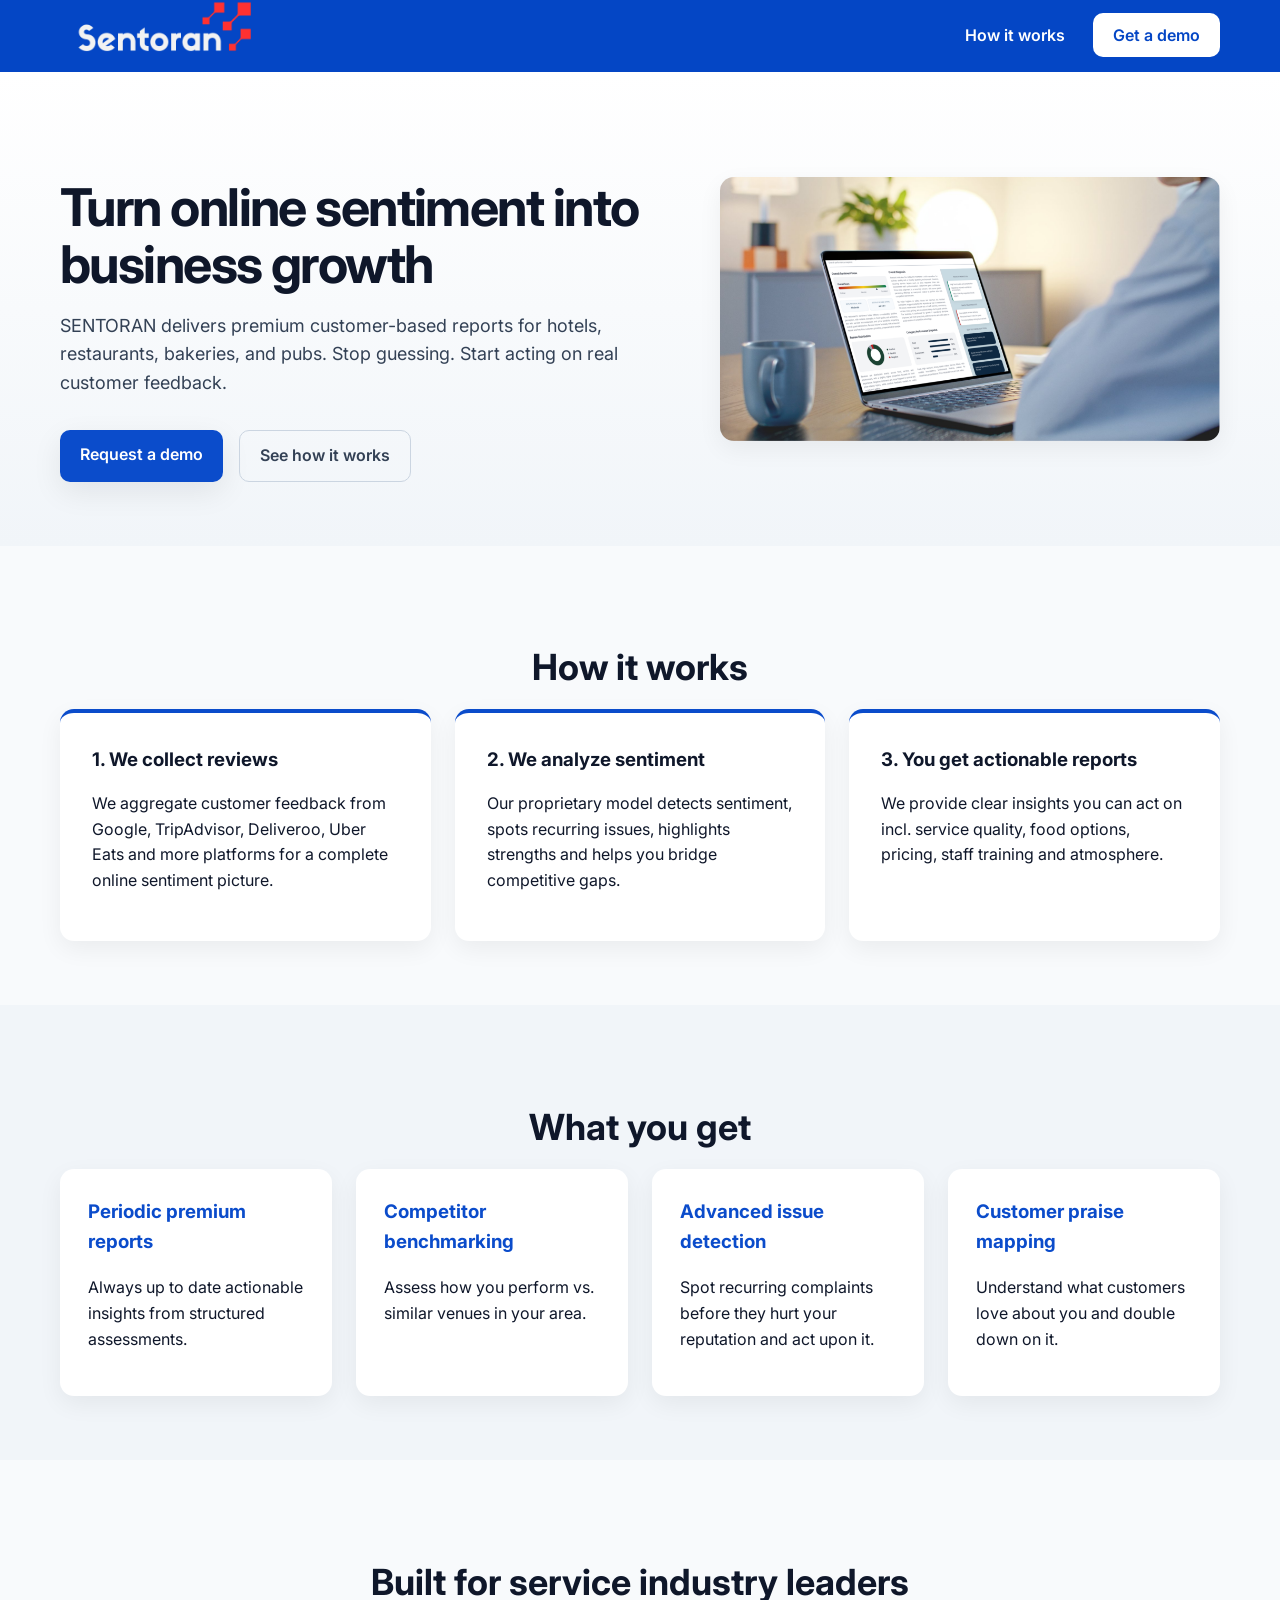
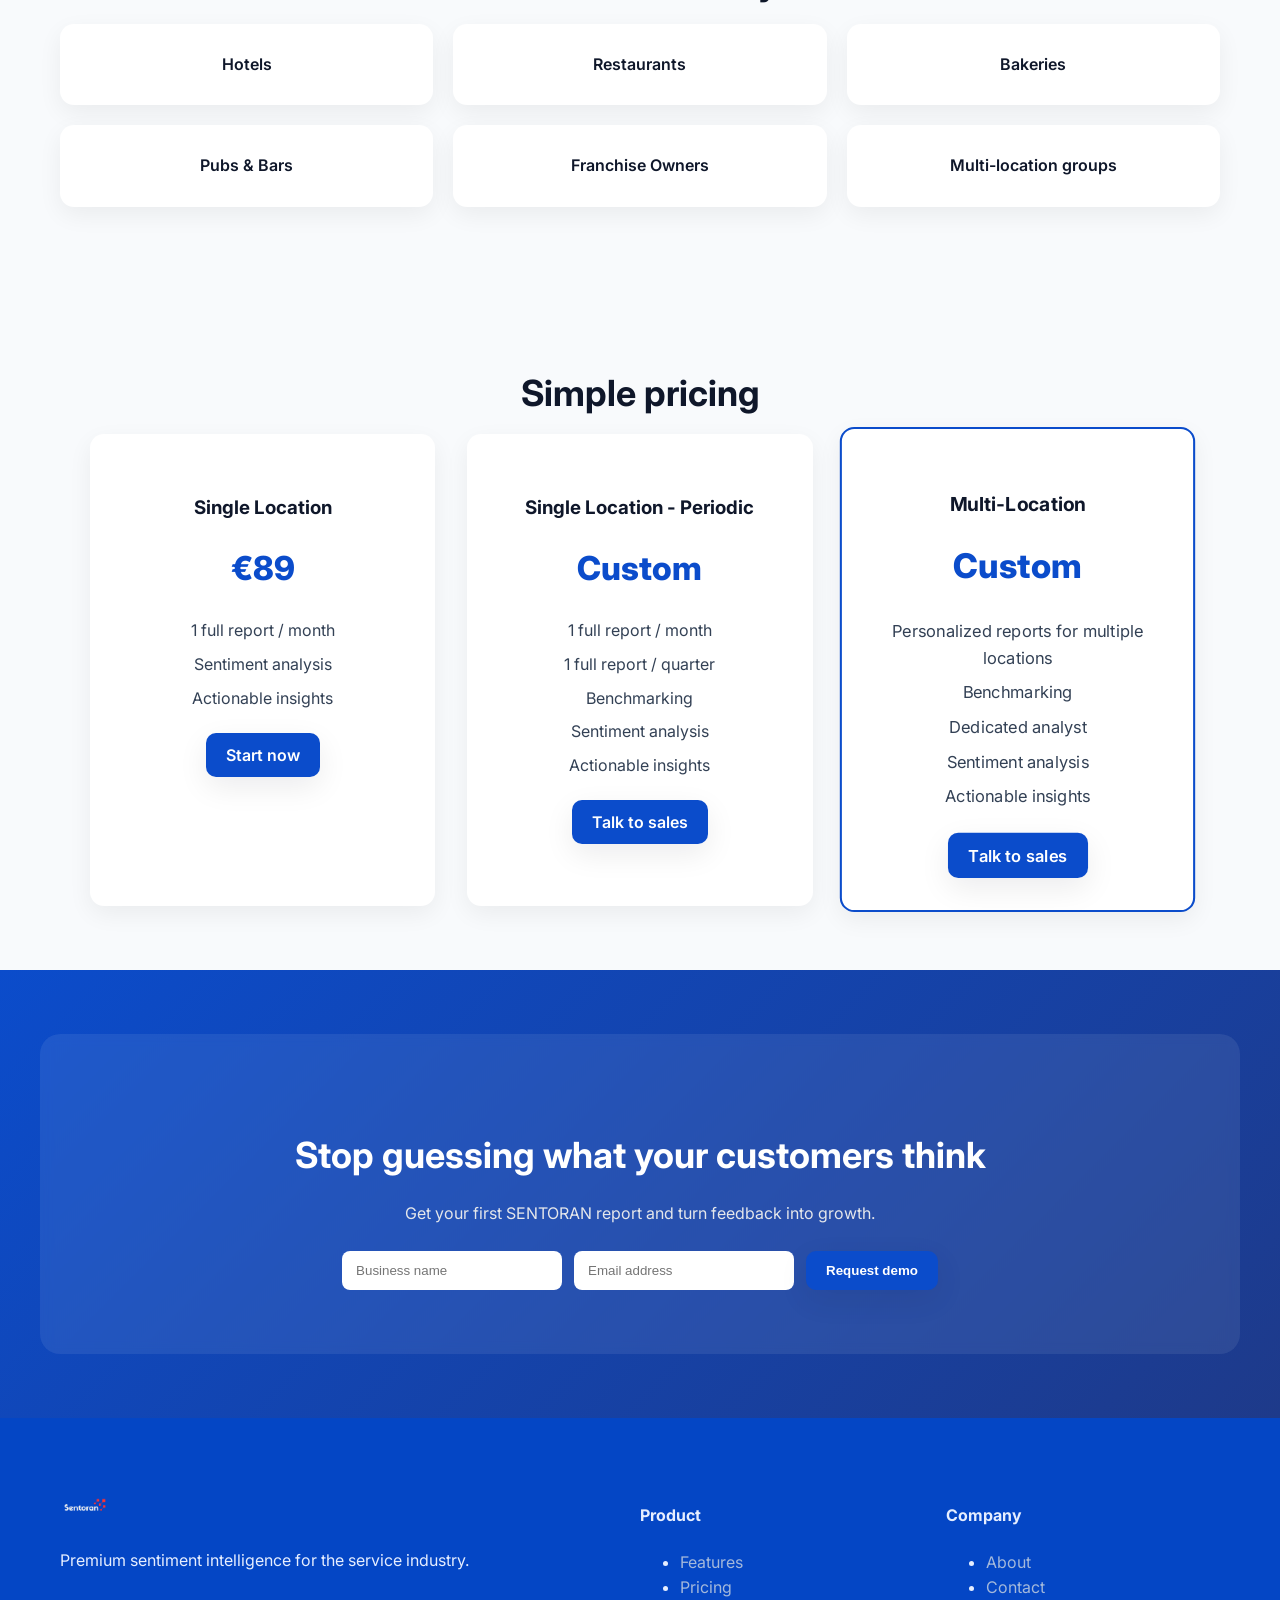
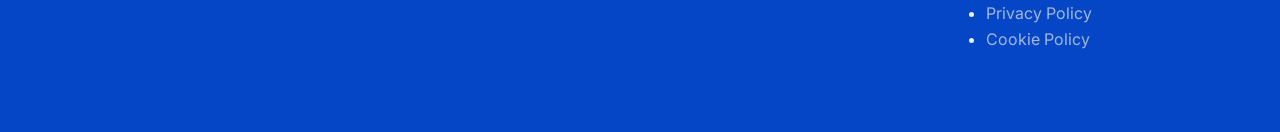
==== index.html @ 70c95672 "Update index.html" ====
<!DOCTYPE html>
<html lang="en">
<head>
  <meta charset="UTF-8" />
  <meta name="viewport" content="width=device-width, initial-scale=1.0"/>
  <title>SENTORAN – Premium Customer Sentiment Reports for Service Industry</title>
  <meta name="description" content="SENTORAN provides premium customer sentiment reports for hotels, restaurants, bakeries and pubs. Turn online reviews into actionable insights."/>
  
  <!-- Google Fonts -->
  <link rel="preconnect" href="https://fonts.googleapis.com">
  <link rel="preconnect" href="https://fonts.gstatic.com" crossorigin>
  <link href="https://fonts.googleapis.com/css2?family=Inter:wght@300;400;600;700&display=swap" rel="stylesheet">
  
  <!-- CSS -->
  <link rel="stylesheet" href="styles.css" />

</head>
<body>

  <!-- HEADER -->
  <header class="header">
    <div class="container">
      <div class="logo">
        <img src="assets/logo.png" alt="Sentoran logo" height="210" />
      </div>
      <nav class="nav">
        <a href="#how-it-works">How it works</a>
        <a href="#contact" class="btn-primary">Get a demo</a>
      </nav>
    </div>
  </header>

  <!-- HERO -->
  <section class="hero">
    <div class="container hero-grid">
      <div class="hero-content">
        <h1>Turn online sentiment into business growth</h1>
        <p>
          SENTORAN delivers premium customer-based reports for hotels, restaurants, bakeries, and pubs.
          Stop guessing. Start acting on real customer feedback.
        </p>
        <div class="hero-cta">
          <a href="#contact" class="btn-primary">Request a demo</a>
          <a href="#how-it-works" class="btn-secondary">See how it works</a>
        </div>
      </div>
      <div class="hero-visual">
        <img src="assets/dashboard1.png" alt="SENTORA dashboard preview" />
      </div>
    </div>
  </section>

  <!-- HOW IT WORKS -->
  <section id="how-it-works" class="how-it-works">
    <div class="container">
      <h2>How it works</h2>
      <div class="steps">
        <div class="step">
          <h3>1. We collect reviews</h3>
          <p>We aggregate customer feedback from Google, TripAdvisor, Deliveroo, Uber Eats and more platforms for a complete online sentiment picture.</p>
        </div>
        <div class="step">
          <h3>2. We analyze sentiment</h3>
          <p>Our proprietary model detects sentiment, spots recurring issues, highlights strengths and helps you bridge competitive gaps.</p>
        </div>
        <div class="step">
          <h3>3. You get actionable reports</h3>
          <p>We provide clear insights you can act on incl. service quality, food options, pricing, staff training and atmosphere.</p>
        </div>
      </div>
    </div>
  </section>

  <!-- FEATURES -->
  <section id="features" class="features">
    <div class="container">
      <h2>What you get</h2>
      <div class="features-grid">
        <div class="feature-card">
          <h3>Periodic premium reports</h3>
          <p>Always up to date actionable insights from structured assessments.</p>
        </div>
        <div class="feature-card">
          <h3>Competitor benchmarking</h3>
          <p>Assess how you perform vs. similar venues in your area.</p>
        </div>
        <div class="feature-card">
          <h3>Advanced issue detection</h3>
          <p>Spot recurring complaints before they hurt your reputation and act upon it.</p>
        </div>
        <div class="feature-card">
          <h3>Customer praise mapping</h3>
          <p>Understand what customers love about you and double down on it.</p>
        </div>
      </div>
    </div>
  </section>

  <!-- WHO IT'S FOR -->
  <section id="who" class="who">
    <div class="container">
      <h2>Built for service industry leaders</h2>
      <div class="who-grid">
        <div class="who-card">Hotels</div>
        <div class="who-card">Restaurants</div>
        <div class="who-card">Bakeries</div>
        <div class="who-card">Pubs & Bars</div>
        <div class="who-card">Franchise Owners</div>
        <div class="who-card">Multi-location groups</div>
      </div>
    </div>
  </section>

  <!-- PRICING -->
  <section id="pricing" class="pricing">
    <div class="container">
      <h2>Simple pricing</h2>
      <div class="pricing-cards">
        <div class="pricing-card">	
          <h3>Single Location</h3>
          <p class="price">€89</p>
          <ul>
            <li>1 full report / month</li>
            <li>Sentiment analysis</li>
            <li>Actionable insights</li>
          </ul>
          <a href="#contact" class="btn-primary">Start now</a>
        </div>

        <div class="pricing-card">	
          <h3>Single Location - Periodic</h3>
          <p class="price">Custom</p>
          <ul>
            <li>1 full report / month</li>
            <li>1 full report / quarter</li>
            <li>Benchmarking</li>	
            <li>Sentiment analysis</li>
            <li>Actionable insights</li>
          </ul>
          <a href="#contact" class="btn-primary">Talk to sales</a>
        </div>

        <div class="pricing-card featured">
          <h3>Multi-Location</h3>
          <p class="price">Custom</p>
          <ul>
            <li>Personalized reports for multiple locations</li>
            <li>Benchmarking</li>
            <li>Dedicated analyst</li>
            <li>Sentiment analysis</li>
            <li>Actionable insights</li>
          </ul>
          <a href="#contact" class="btn-primary">Talk to sales</a>
        </div>
      </div>
    </div>
  </section>

  <!-- CTA -->
  <section id="contact" class="cta">
    <div class="container cta-box">
      <h2>Stop guessing what your customers think</h2>
      <p>Get your first SENTORAN report and turn feedback into growth.</p>
      <form class="cta-form" action="https://formspree.io/f/xwvnqzvj" method="POST">
        <input type="text" name="business" placeholder="Business name" required />
        <input type="email" name="email" placeholder="Email address" required />
        <button type="submit" class="btn-primary">Request demo</button>
      </form>
    </div>
  </section>

  <!-- FOOTER -->
  <footer class="footer">
    <div class="container footer-grid">
      <div>
        <div class="logo">
          <img src="assets/logo.png" alt="Sentoran logo" height="200" />
        </div>
        <p>Premium sentiment intelligence for the service industry.</p>
      </div>
      <div>
        <h4>Product</h4>
        <ul>
          <li><a href="#features">Features</a></li>
          <li><a href="#pricing">Pricing</a></li>
        </ul>
      </div>
      <div>
        <h4>Company</h4>
        <ul>
          <li><a href="#">About</a></li>
          <li><a href="#contact">Contact</a></li>
          <li><a href="https://www.iubenda.com/privacy-policy/19592451" class="iubenda-embed" title="Privacy Policy">Privacy Policy</a></li>
          <li><a href="https://www.iubenda.com/privacy-policy/19592451/cookie-policy" class="iubenda-embed" title="Cookie Policy">Cookie Policy</a></li>
        </ul>
      </div>
    </div>
  </footer>

  <!-- Iubenda script (gestisce banner e policy) -->
  <script type="text/javascript">
  (function (w,d) {
    var loader = function () {
      var s = d.createElement("script"), tag = d.getElementsByTagName("script")[0];
      s.src="https://cdn.iubenda.com/iubenda.js";
      tag.parentNode.insertBefore(s,tag);
    };
    if(w.addEventListener){w.addEventListener("load", loader, false);}
    else if(w.attachEvent){w.attachEvent("onload", loader);}
    else{w.onload = loader;}
  })(window, document);
  </script>

</body>
</html>
---- styles.css ----
/* =========================
   SENTORA – Premium CSS
   Style: Minimal, chiaro, vivace, Executive
   ========================= */

:root {
  --brand-blue: #0B4CCB;     /* logo blue */
  --brand-red: #FF2D2D;      /* logo red */
  --ink-900: #0F172A;
  --ink-700: #334155;
  --ink-500: #64748B;
  --bg-100: #F8FAFC;
  --bg-200: #F1F5F9;
  --white: #FFFFFF;
  --radius: 14px;
  --shadow-soft: 0 10px 30px rgba(2, 8, 23, 0.08);
  --shadow-card: 0 8px 24px rgba(2, 8, 23, 0.06);
}

*,
*::before,
*::after {
  box-sizing: border-box;
}

html, body {
  margin: 0;
  padding: 0;
  font-family: "Inter", system-ui, -apple-system, BlinkMacSystemFont, sans-serif;
  color: var(--ink-900);
  background: var(--bg-100);
  line-height: 1.6;
}

img {
  max-width: 100%;
  display: block;
}

a {
  text-decoration: none;
  color: inherit;
}

/* =========================
   Layout Helpers
   ========================= */

.container {
  max-width: 1200px;
  margin: 0 auto;
  padding: 0 20px;
}

section {
  padding: 64px 0;
}

/* =========================
   Header
   ========================= */

.header {
  background: #0446c5;
  border-bottom: none;
  position: sticky;
  top: 0;
  z-index: 100;
}

.logo {
  font-weight: 800;
  letter-spacing: -0.02em;
  font-size: 24px;
  color: #FFFFFF;
}

.nav a {
  margin-left: 24px;
  font-weight: 600;
  color: #FFFFFF;   /* bianco pieno */
}

.nav a:hover {
  color: #E6EEFF;   /* leggermente meno bianco al hover */
}

.header .container {
  display: flex;
  align-items: center;
  justify-content: space-between;
  height: 72px;
}

.logo {
  font-weight: 800;
  letter-spacing: -0.02em;
  font-size: 24px;
  color: var(--brand-blue);
}

.nav a {
  margin-left: 24px;
  font-weight: 600;
  color: #FFFFFF;   /* bianco pieno */
}

.nav a:hover {
  color: #E6EEFF;   /* leggermente meno bianco al hover */
}

/* =========================
   Buttons
   ========================= */

.btn-primary {
  background: var(--brand-blue);
  color: var(--white);
  padding: 12px 20px;
  border-radius: 10px;
  font-weight: 600;
  transition: transform 0.15s ease, box-shadow 0.15s ease;
  box-shadow: var(--shadow-soft);
}

.btn-primary:hover {
  transform: translateY(-1px);
  box-shadow: 0 14px 40px rgba(11, 76, 203, 0.25);
}

.btn-secondary {
  border: 1px solid #CBD5E1;
  padding: 12px 20px;
  border-radius: 10px;
  font-weight: 600;
  color: var(--ink-700);
}

.btn-secondary:hover {
  border-color: var(--brand-blue);
  color: var(--brand-blue);
}

/* =========================
   Hero
   ========================= */

.hero {
  background: linear-gradient(180deg, #FFFFFF 0%, #F1F5F9 100%);
}

.hero-grid {
  display: grid;
  grid-template-columns: 1.1fr 0.9fr;
  gap: 48px;
  align-items: center;
}

.hero h1 {
  font-size: clamp(36px, 5vw, 52px);
  line-height: 1.1;
  letter-spacing: -0.03em;
  margin-bottom: 12px;
}

.hero p {
  font-size: 18px;
  color: var(--ink-700);
  max-width: 560px;
}

.hero-cta {
  display: flex;
  gap: 16px;
  margin-top: 32px;
}

.hero-visual img {
  border-radius: var(--radius);
  box-shadow: var(--shadow-card);
}

/* =========================
   Trust
   ========================= */

.trust {
  background: var(--white);
  border-top: 1px solid #E2E8F0;
  border-bottom: 1px solid #E2E8F0;
  padding: 48px 0;
}

.trust p {
  text-align: center;
  color: var(--ink-500);
  font-weight: 500;
  margin-bottom: 12px;
}

.logos {
  display: flex;
  gap: 32px;
  justify-content: center;
  align-items: center;
  opacity: 0.6;
}

/* =========================
   How it works
   ========================= */

.how-it-works h2,
.features h2,
.who h2,
.pricing h2,
.cta h2 {
  text-align: center;
  font-size: 36px;
  margin-bottom: 12px;
}

.steps {
  display: grid;
  grid-template-columns: repeat(3, 1fr);
  gap: 24px;
}

.step {
  background: var(--white);
  padding: 32px;
  border-radius: var(--radius);
  box-shadow: var(--shadow-card);
  border-top: 4px solid var(--brand-blue);
}

.step h3 {
  margin-top: 0;
  margin-bottom: 8px;
}

/* =========================
   Features
   ========================= */

.features {
  background: var(--bg-200);
}

.features-grid {
  display: grid;
  grid-template-columns: repeat(4, 1fr);
  gap: 24px;
}

.feature-card {
  background: var(--white);
  padding: 28px;
  border-radius: var(--radius);
  box-shadow: var(--shadow-card);
  transition: transform 0.15s ease;
}

.feature-card:hover {
  transform: translateY(-4px);
}

.feature-card h3 {
  margin-top: 0;
  color: var(--brand-blue);
}

/* =========================
   Who it's for
   ========================= */

.who-grid {
  display: grid;
  grid-template-columns: repeat(3, 1fr);
  gap: 20px;
}

.who-card {
  background: var(--white);
  border-radius: var(--radius);
  padding: 28px;
  text-align: center;
  font-weight: 600;
  box-shadow: var(--shadow-card);
}

/* =========================
   Pricing
   ========================= */

.pricing-cards {
  display: grid;
  grid-template-columns: repeat(3, 1fr); /* 3 card affiancate */
  gap: 32px;
  max-width: 1100px;
  margin: 0 auto;
}

.pricing-card {
  background: var(--white);
  padding: 40px 32px;
  border-radius: var(--radius);
  box-shadow: var(--shadow-card);
  text-align: center;
}

.pricing-card.featured {
  border: 2px solid var(--brand-blue);
  transform: scale(1.03);
}

.price {
  font-size: 33px;
  font-weight: 800;
  margin: 16px 0;
  color: var(--brand-blue);
}

.pricing-card ul {
  list-style: none;
  padding: 0;
  margin: 24px 0 32px;
}

.pricing-card li {
  margin-bottom: 8px;
  color: var(--ink-700);
}

/* =========================
   CTA
   ========================= */

.cta {
  background: linear-gradient(135deg, var(--brand-blue), #1E3A8A);
  color: var(--white);
}

.cta-box {
  background: rgba(255, 255, 255, 0.08);
  border-radius: 20px;
  padding: 64px 48px;
  text-align: center;
  backdrop-filter: blur(6px);
}

.cta p {
  color: #E5E7EB;
}

.cta-form {
  display: flex;
  gap: 12px;
  justify-content: center;
  margin-top: 24px;
  flex-wrap: wrap;
}

.cta-form input {
  padding: 12px 14px;
  border-radius: 8px;
  border: none;
  min-width: 220px;
}

.cta-form button {
  border: none;
  cursor: pointer;
}

/* =========================
   Footer
   ========================= */

.footer {
  background: #0446c5;
  color: #E6EEFF;
  padding: 64px 0;
}

.footer a {
  color: #E6EEFF;
  opacity: 0.85;
}

.footer a:hover {
  opacity: 1;
}

.footer-grid {
  display: grid;
  grid-template-columns: 2fr 1fr 1fr;
  gap: 32px;
}

.footer a {
  color: #CBD5E1;
  opacity: 0.8;
}

.footer a:hover {
  opacity: 1;
}

.footer .logo img {
  height: 50px;        /* increase size – tweak if you want it bigger */
  width: auto;
}

/* =========================
   Responsive – Tablet
   ========================= */
@media (max-width: 1100px) {
  .hero-grid {
    grid-template-columns: 1fr;
    gap: 32px;
  }

  .features-grid {
    grid-template-columns: repeat(2, 1fr);
  }

  .steps {
    grid-template-columns: repeat(2, 1fr);
  }

  .who-grid {
    grid-template-columns: repeat(2, 1fr);
  }

  .pricing-cards {
    grid-template-columns: repeat(2, 1fr);
  }

  .footer-grid {
    grid-template-columns: 1fr;
    text-align: center;
  }
}

/* =========================
   Responsive – Mobile
   ========================= */
@media (max-width: 700px) {
  section {
    padding: 64px 0;
  }

  .hero h1 {
    font-size: 34px;
  }

  .hero p {
    font-size: 16px;
  }

  .hero-cta {
    flex-direction: column;
    align-items: stretch;
  }

  .features-grid {
    grid-template-columns: 1fr;
  }

  .steps {
    grid-template-columns: 1fr;
  }

  .who-grid {
    grid-template-columns: 1fr;
  }

  .pricing-cards {
    grid-template-columns: 1fr;
  }

  .nav {
    display: none; /* hamburger menu futuro */
  }

  .cta-form {
    flex-direction: column;
  }
}

.header .btn-primary {
  background: #FFFFFF;
  color: #0446c5;
  box-shadow: none;
}

.header .btn-primary:hover {
  background: #E6EEFF;
  color: #0446c5;
}
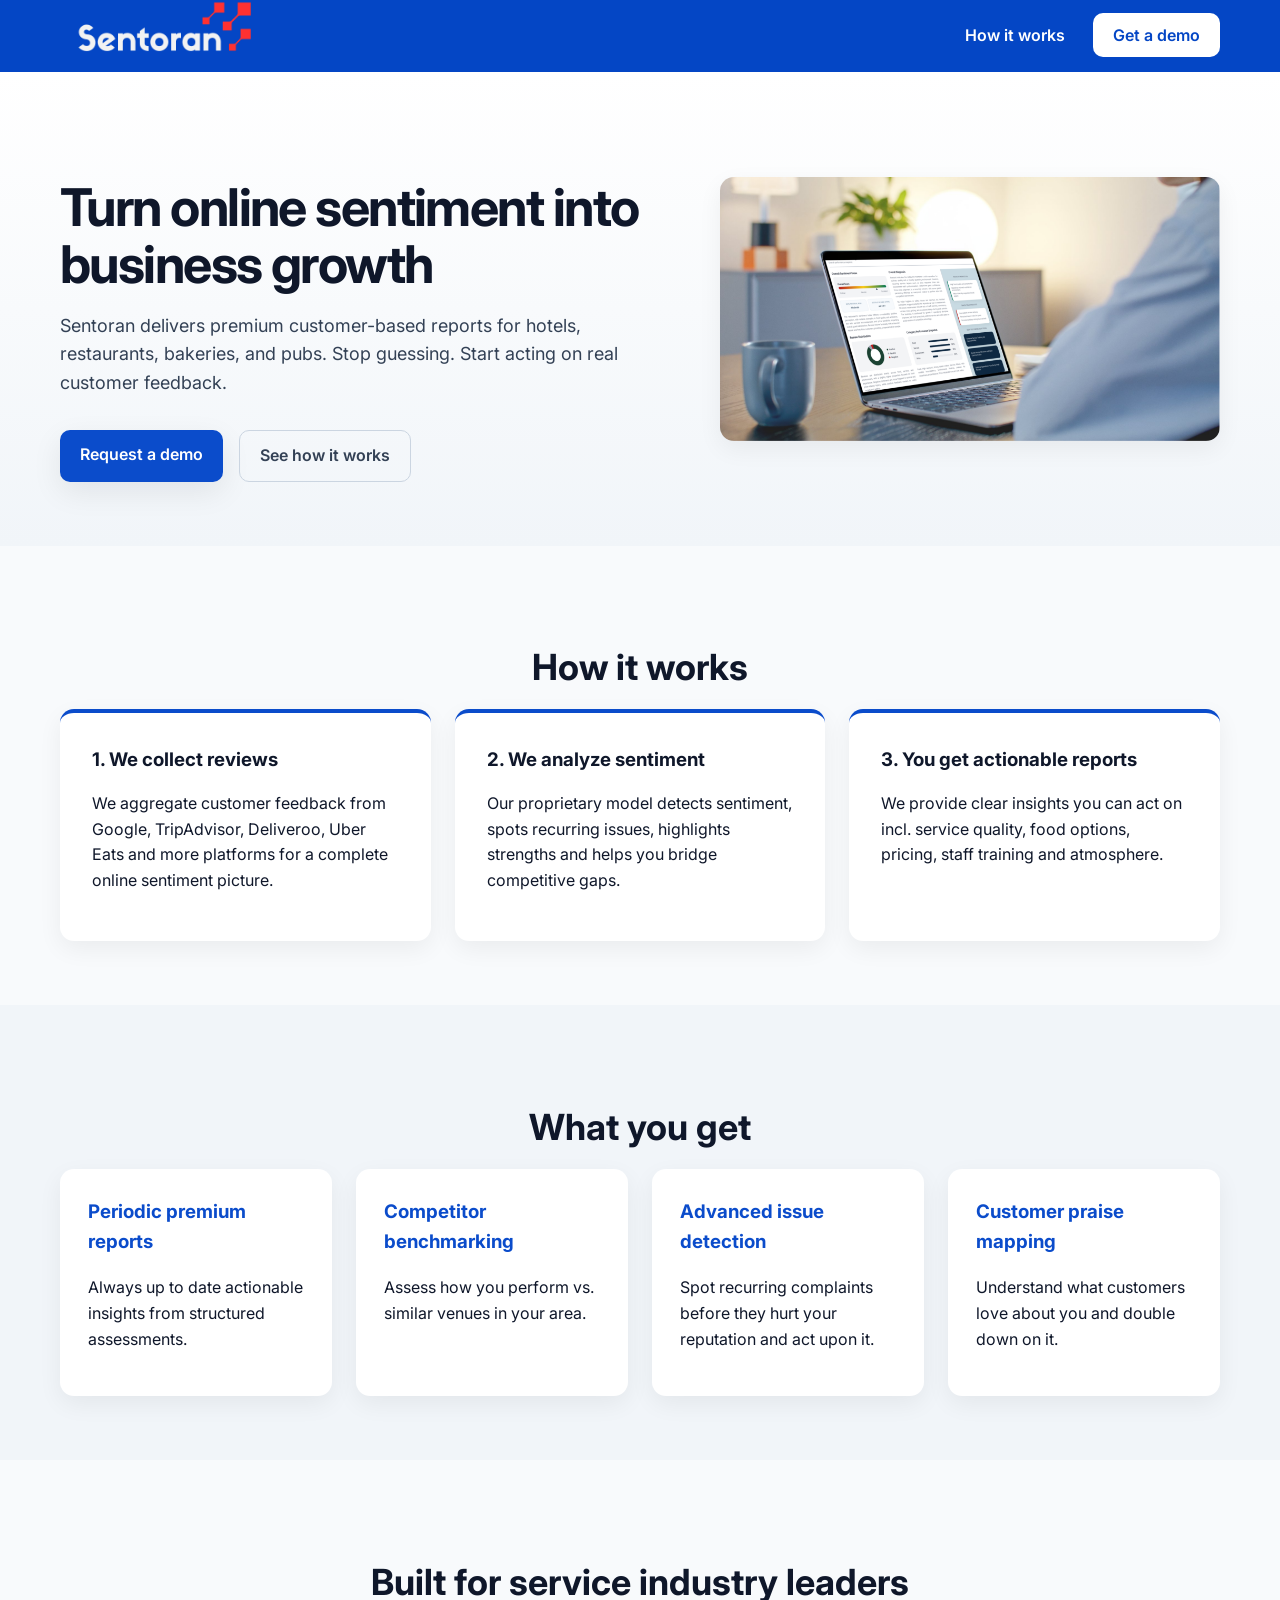
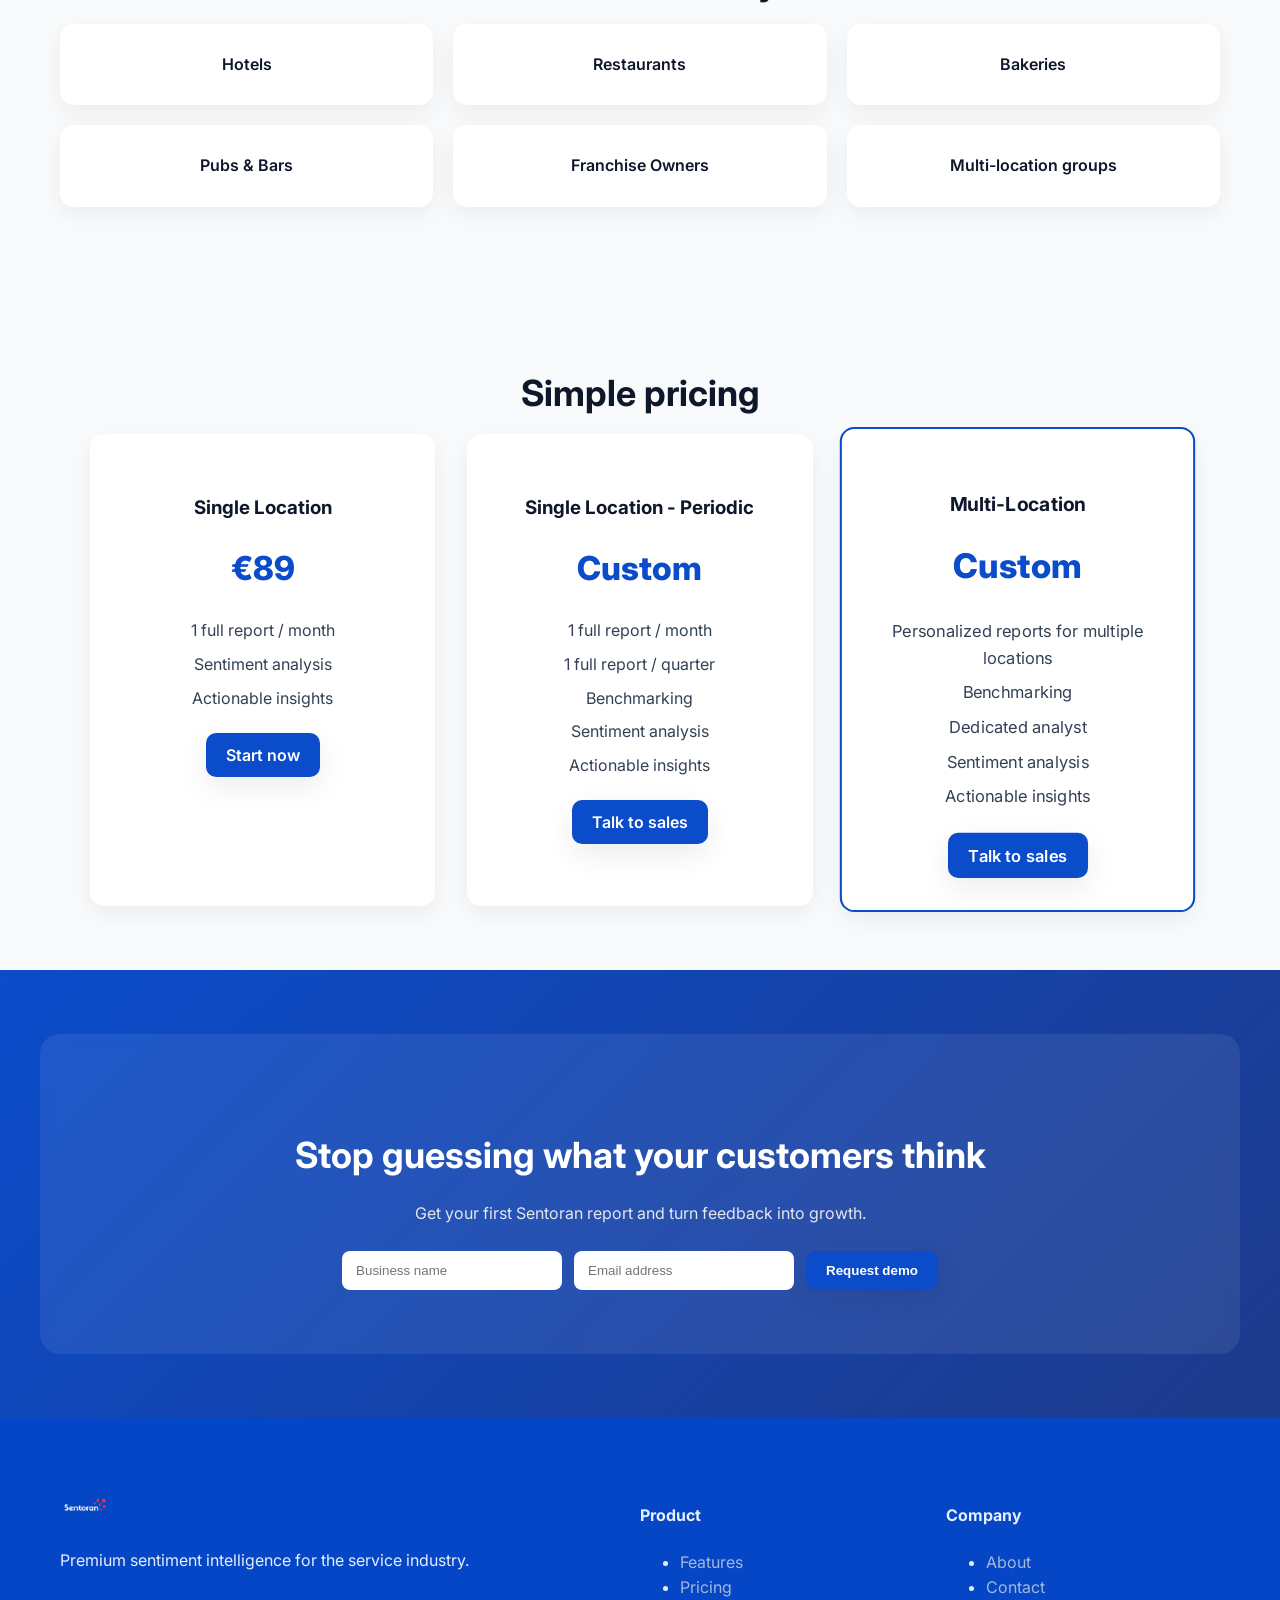
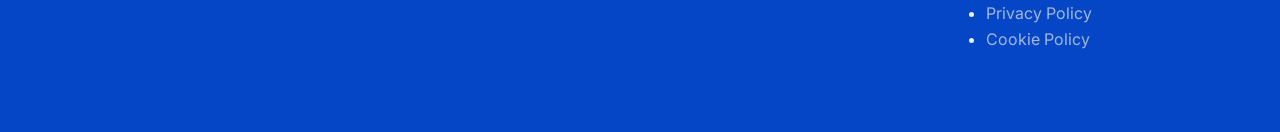
==== commit 162de58d: "Update index.html" ====
--- a/index.html
+++ b/index.html
@@ -3,16 +3,40 @@
 <head>
   <meta charset="UTF-8" />
   <meta name="viewport" content="width=device-width, initial-scale=1.0"/>
-  <title>SENTORAN – Premium Customer Sentiment Reports for Service Industry</title>
-  <meta name="description" content="SENTORAN provides premium customer sentiment reports for hotels, restaurants, bakeries and pubs. Turn online reviews into actionable insights."/>
-  
+  <title>Sentoran – Premium Customer Sentiment Reports for Service Industry</title>
+  <meta name="description" content="Sentoran provides premium customer sentiment reports for hotels, restaurants, bakeries and pubs. Turn online reviews into actionable insights."/>
+
   <!-- Google Fonts -->
   <link rel="preconnect" href="https://fonts.googleapis.com">
   <link rel="preconnect" href="https://fonts.gstatic.com" crossorigin>
   <link href="https://fonts.googleapis.com/css2?family=Inter:wght@300;400;600;700&display=swap" rel="stylesheet">
-  
+
   <!-- CSS -->
   <link rel="stylesheet" href="styles.css" />
+
+  <!-- Iubenda Privacy & Cookie Policy -->
+  <script type="text/javascript">
+    (function (w,d) {
+      var loader = function () {
+        var s = d.createElement("script"), tag = d.getElementsByTagName("script")[0];
+        s.src="https://cdn.iubenda.com/iubenda.js";
+        s.async = true; /* forza caricamento asincrono per GitHub Pages */
+        tag.parentNode.insertBefore(s,tag);
+      };
+      if(w.addEventListener){w.addEventListener("load", loader, false);}
+      else if(w.attachEvent){w.attachEvent("onload", loader);}
+      else{w.onload = loader;}
+    })(window, document);
+  </script>
+
+  <!-- CSS per banner sopra altri elementi -->
+  <style>
+    .iubenda-cs-banner {
+      z-index: 9999 !important;
+      position: fixed !important;
+      bottom: 0 !important;
+    }
+  </style>
 
 </head>
 <body>
@@ -36,7 +60,7 @@
       <div class="hero-content">
         <h1>Turn online sentiment into business growth</h1>
         <p>
-          SENTORAN delivers premium customer-based reports for hotels, restaurants, bakeries, and pubs.
+          Sentoran delivers premium customer-based reports for hotels, restaurants, bakeries, and pubs.
           Stop guessing. Start acting on real customer feedback.
         </p>
         <div class="hero-cta">
@@ -116,7 +140,7 @@
     <div class="container">
       <h2>Simple pricing</h2>
       <div class="pricing-cards">
-        <div class="pricing-card">	
+        <div class="pricing-card">  
           <h3>Single Location</h3>
           <p class="price">€89</p>
           <ul>
@@ -127,13 +151,13 @@
           <a href="#contact" class="btn-primary">Start now</a>
         </div>
 
-        <div class="pricing-card">	
+        <div class="pricing-card">  
           <h3>Single Location - Periodic</h3>
           <p class="price">Custom</p>
           <ul>
             <li>1 full report / month</li>
             <li>1 full report / quarter</li>
-            <li>Benchmarking</li>	
+            <li>Benchmarking</li>  
             <li>Sentiment analysis</li>
             <li>Actionable insights</li>
           </ul>
@@ -160,7 +184,7 @@
   <section id="contact" class="cta">
     <div class="container cta-box">
       <h2>Stop guessing what your customers think</h2>
-      <p>Get your first SENTORAN report and turn feedback into growth.</p>
+      <p>Get your first Sentoran report and turn feedback into growth.</p>
       <form class="cta-form" action="https://formspree.io/f/xwvnqzvj" method="POST">
         <input type="text" name="business" placeholder="Business name" required />
         <input type="email" name="email" placeholder="Email address" required />
@@ -197,19 +221,6 @@
     </div>
   </footer>
 
-  <!-- Iubenda script (gestisce banner e policy) -->
-  <script type="text/javascript">
-  (function (w,d) {
-    var loader = function () {
-      var s = d.createElement("script"), tag = d.getElementsByTagName("script")[0];
-      s.src="https://cdn.iubenda.com/iubenda.js";
-      tag.parentNode.insertBefore(s,tag);
-    };
-    if(w.addEventListener){w.addEventListener("load", loader, false);}
-    else if(w.attachEvent){w.attachEvent("onload", loader);}
-    else{w.onload = loader;}
-  })(window, document);
-  </script>
-
 </body>
 </html>
+
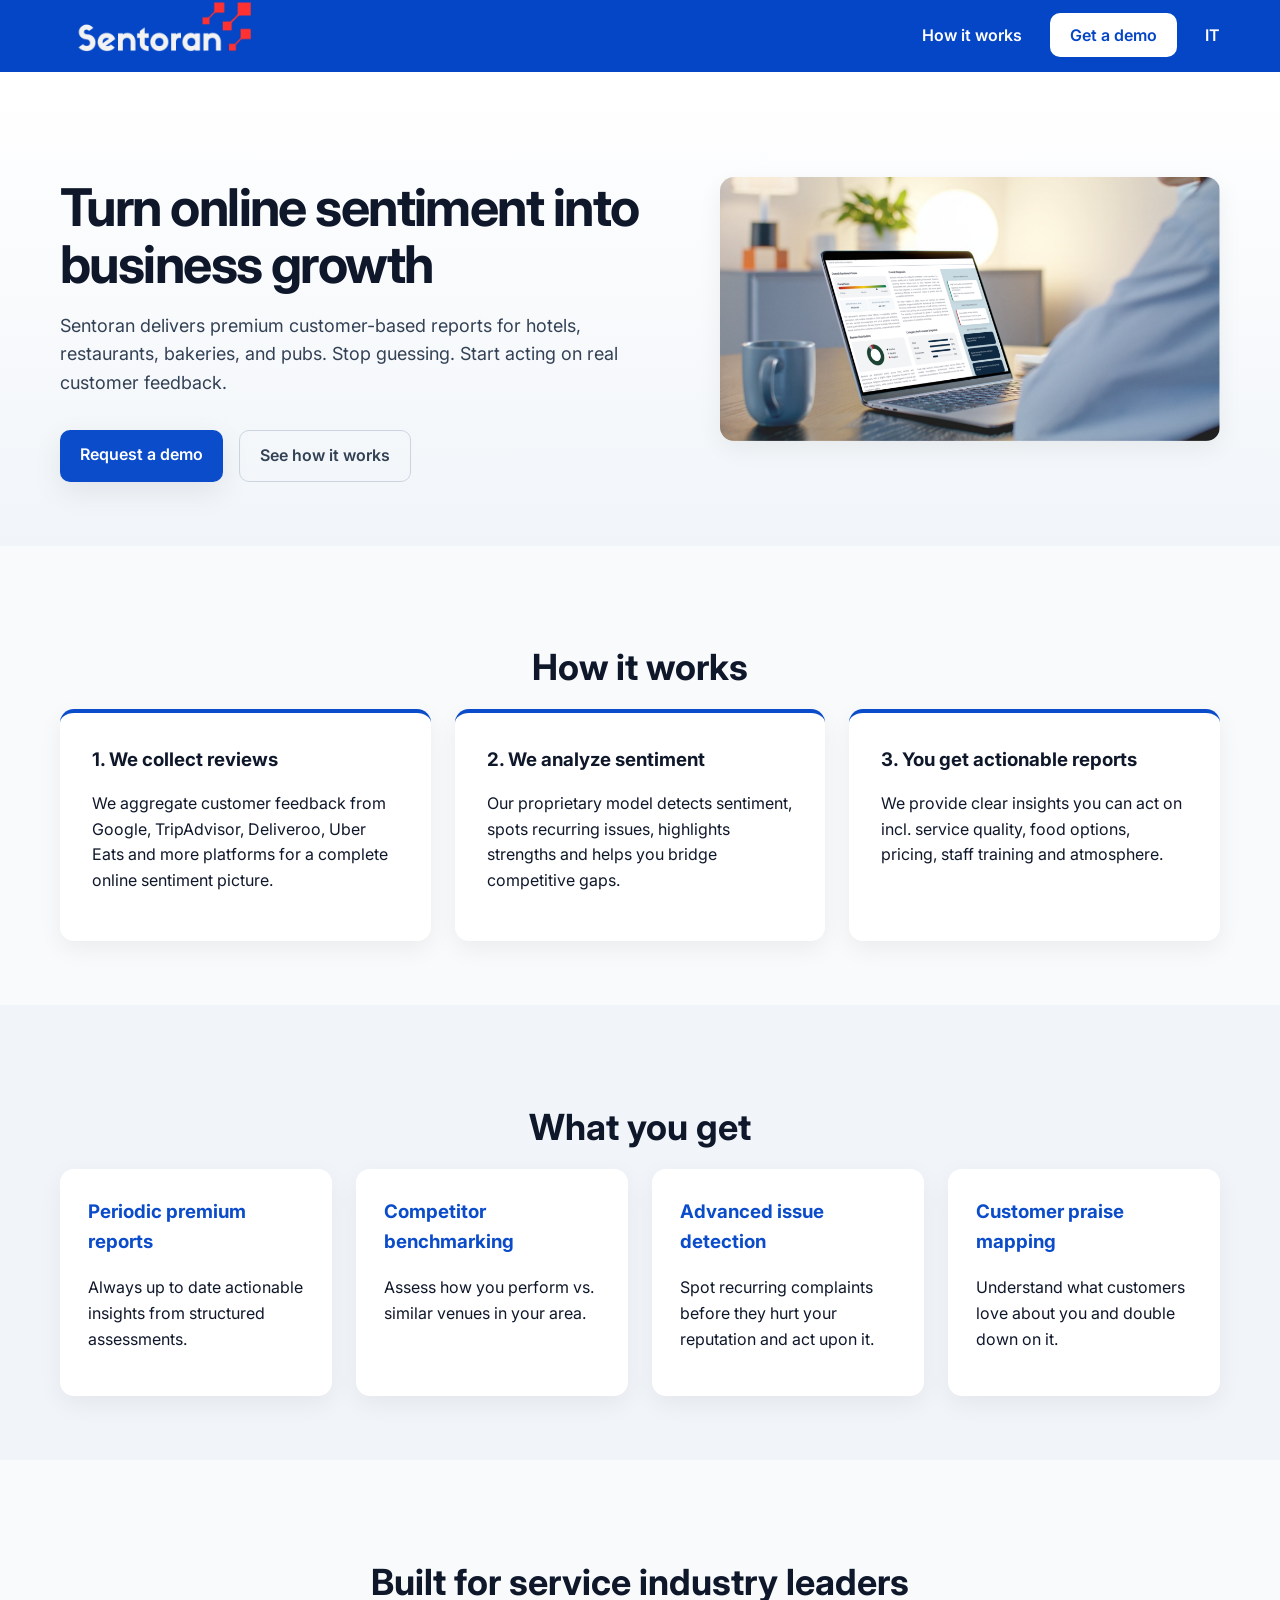
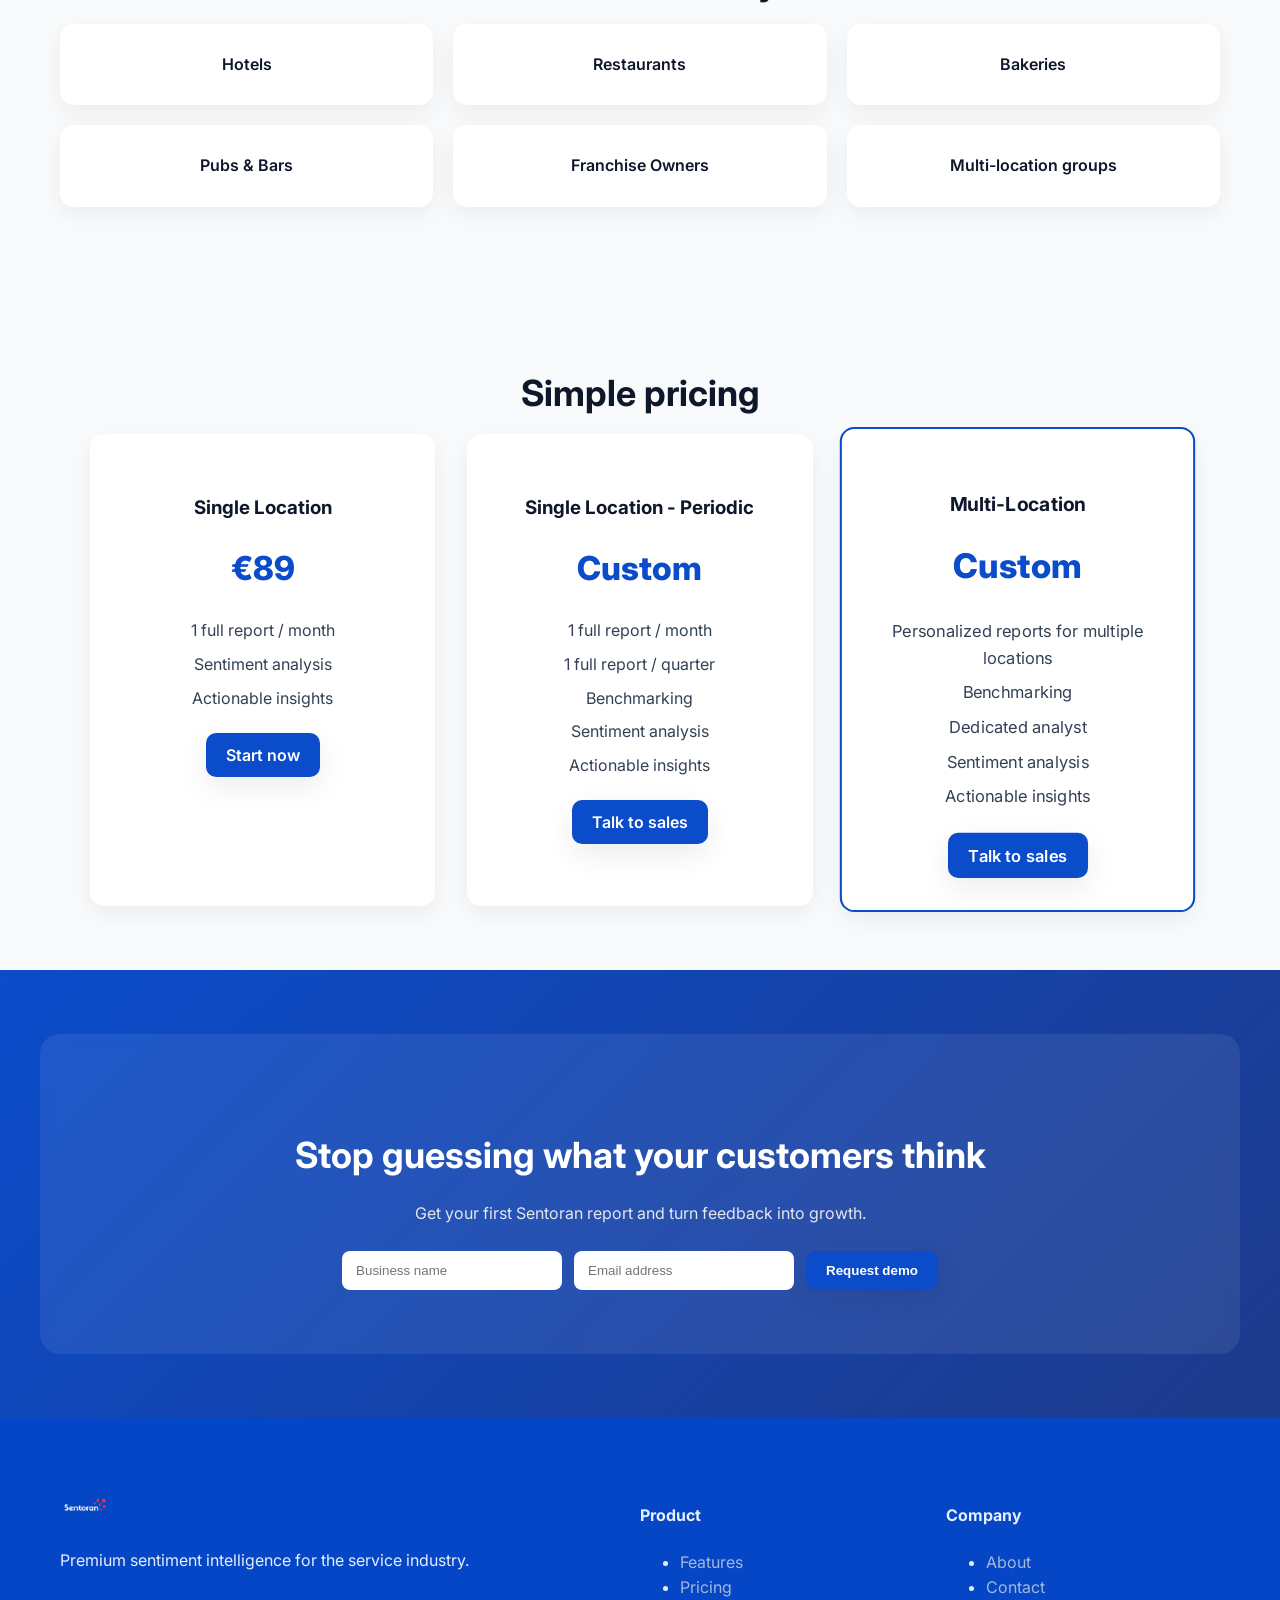
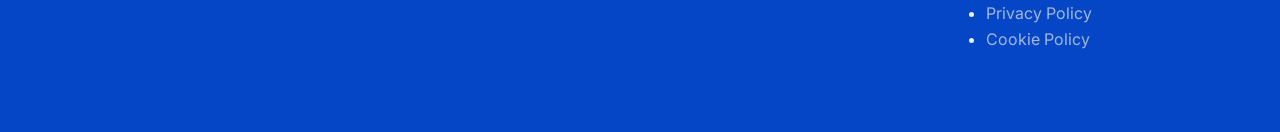
==== commit 55059a19: "Update index.html" ====
--- a/index.html
+++ b/index.html
@@ -50,6 +50,8 @@
       <nav class="nav">
         <a href="#how-it-works">How it works</a>
         <a href="#contact" class="btn-primary">Get a demo</a>
+        <a href="/it/">IT</a>
+        <link rel="alternate" hreflang="en" href="/">
       </nav>
     </div>
   </header>
@@ -224,3 +226,4 @@
 </body>
 </html>
 
+
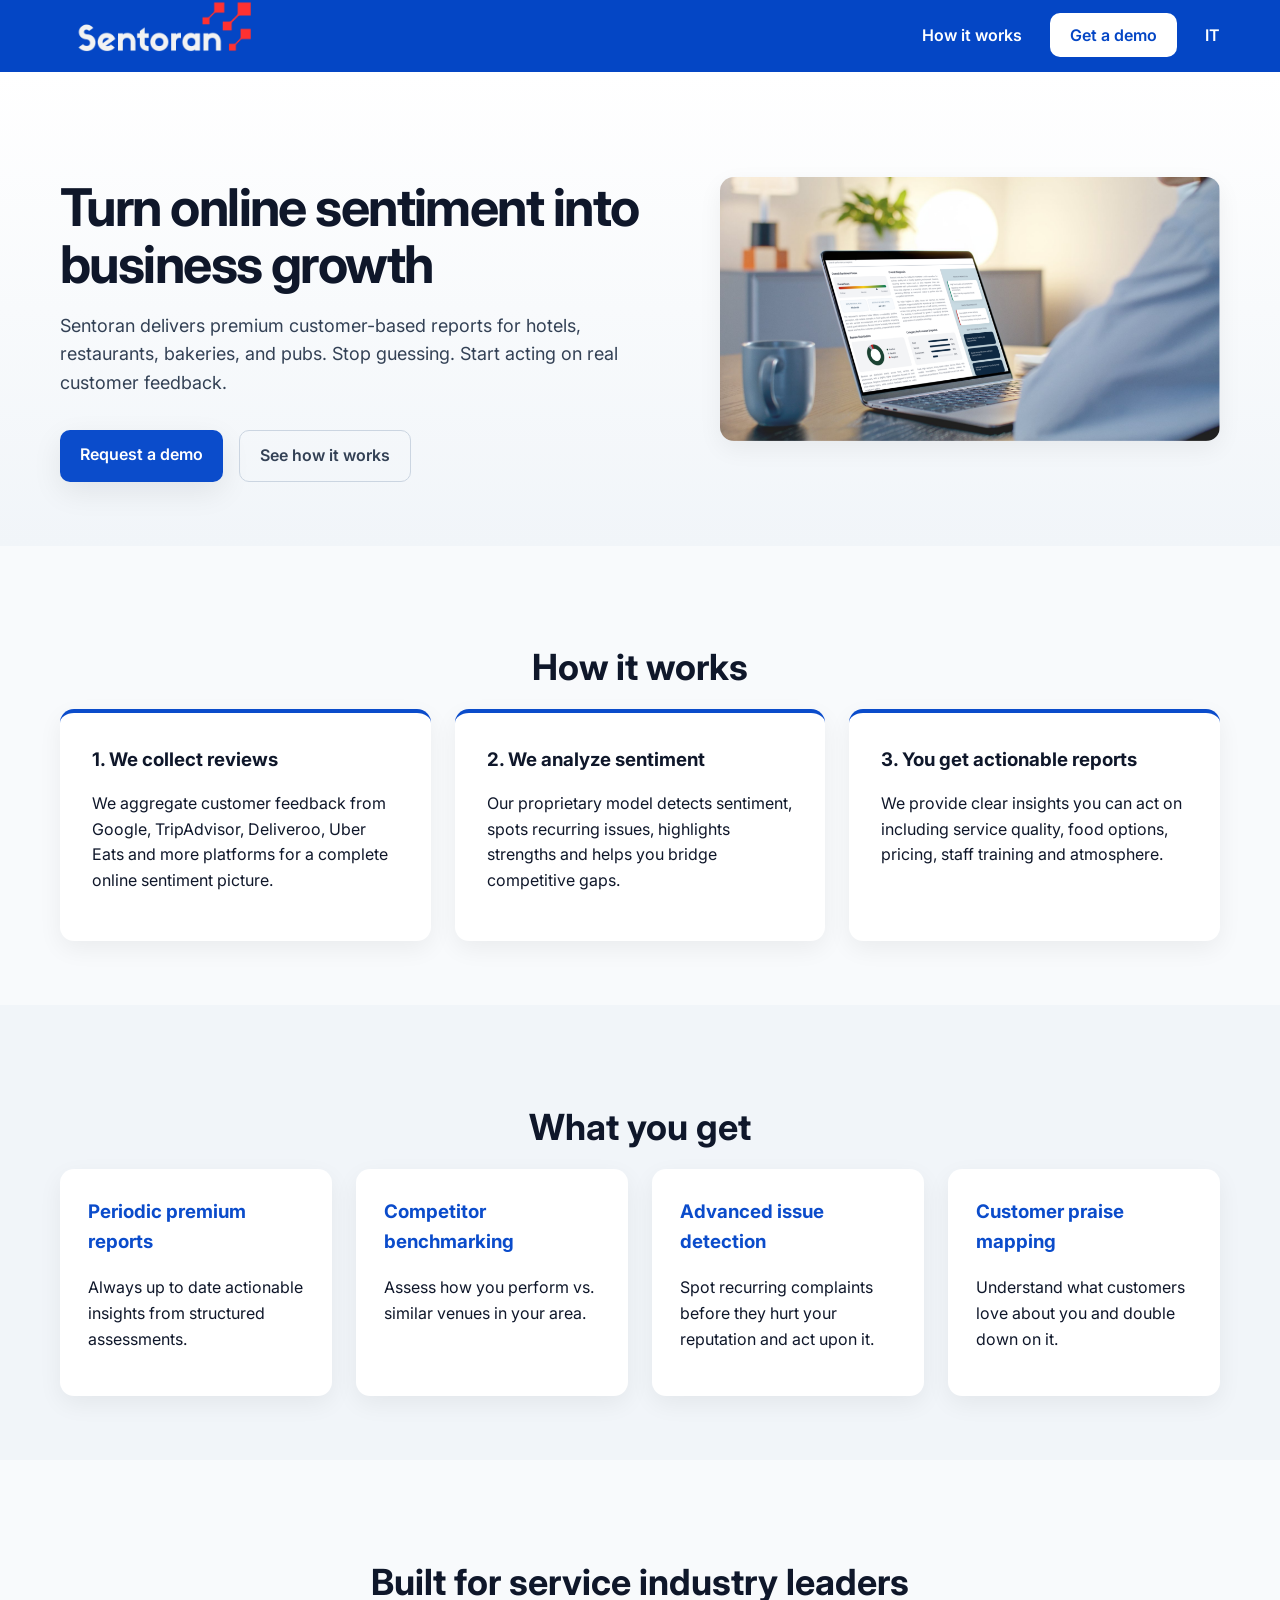
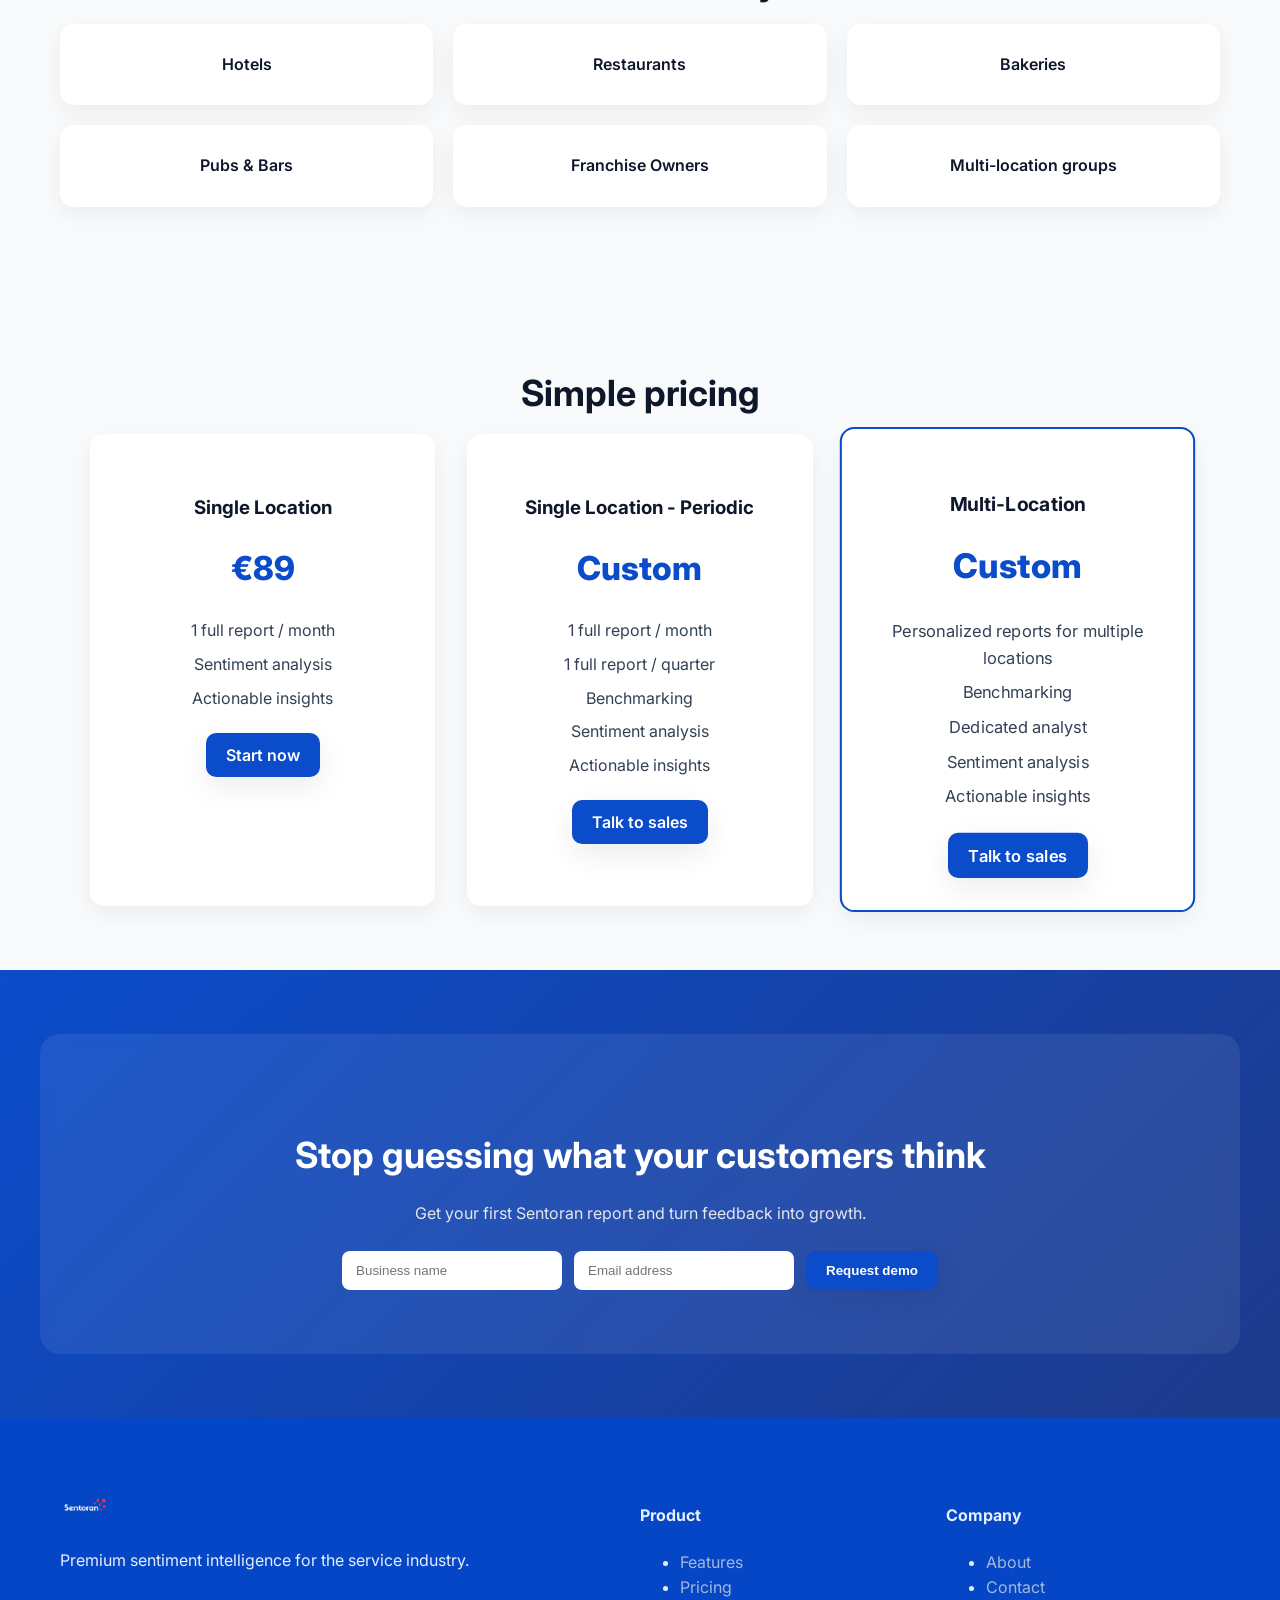
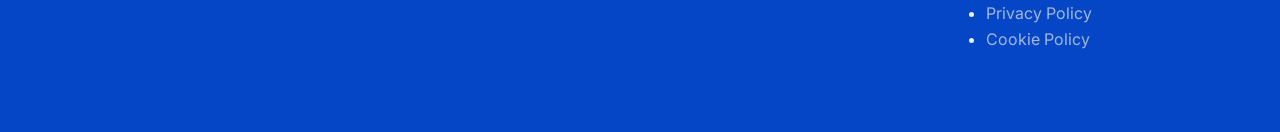
==== commit 1f92192c: "Update index.html" ====
--- a/index.html
+++ b/index.html
@@ -1,229 +1,394 @@
 <!DOCTYPE html>
 <html lang="en">
-<head>
-  <meta charset="UTF-8" />
-  <meta name="viewport" content="width=device-width, initial-scale=1.0"/>
-  <title>Sentoran – Premium Customer Sentiment Reports for Service Industry</title>
-  <meta name="description" content="Sentoran provides premium customer sentiment reports for hotels, restaurants, bakeries and pubs. Turn online reviews into actionable insights."/>
-
-  <!-- Google Fonts -->
-  <link rel="preconnect" href="https://fonts.googleapis.com">
-  <link rel="preconnect" href="https://fonts.gstatic.com" crossorigin>
-  <link href="https://fonts.googleapis.com/css2?family=Inter:wght@300;400;600;700&display=swap" rel="stylesheet">
-
-  <!-- CSS -->
-  <link rel="stylesheet" href="styles.css" />
-
-  <!-- Iubenda Privacy & Cookie Policy -->
-  <script type="text/javascript">
-    (function (w,d) {
-      var loader = function () {
-        var s = d.createElement("script"), tag = d.getElementsByTagName("script")[0];
-        s.src="https://cdn.iubenda.com/iubenda.js";
-        s.async = true; /* forza caricamento asincrono per GitHub Pages */
-        tag.parentNode.insertBefore(s,tag);
-      };
-      if(w.addEventListener){w.addEventListener("load", loader, false);}
-      else if(w.attachEvent){w.attachEvent("onload", loader);}
-      else{w.onload = loader;}
-    })(window, document);
-  </script>
-
-  <!-- CSS per banner sopra altri elementi -->
-  <style>
-    .iubenda-cs-banner {
-      z-index: 9999 !important;
-      position: fixed !important;
-      bottom: 0 !important;
-    }
-  </style>
-
-</head>
-<body>
-
-  <!-- HEADER -->
-  <header class="header">
-    <div class="container">
-      <div class="logo">
-        <img src="assets/logo.png" alt="Sentoran logo" height="210" />
-      </div>
-      <nav class="nav">
-        <a href="#how-it-works">How it works</a>
-        <a href="#contact" class="btn-primary">Get a demo</a>
-        <a href="/it/">IT</a>
-        <link rel="alternate" hreflang="en" href="/">
-      </nav>
-    </div>
-  </header>
-
-  <!-- HERO -->
-  <section class="hero">
-    <div class="container hero-grid">
-      <div class="hero-content">
-        <h1>Turn online sentiment into business growth</h1>
+
+  <head>
+
+    <!-- Iubenda Cookie Solution -->
+    <script
+      type="text/javascript"
+      src="https://embeds.iubenda.com/widgets/1d6f07ee-2aac-4762-a5c1-4d500e435f42.js">
+    </script>
+
+    <meta charset="UTF-8" />
+    <meta name="viewport" content="width=device-width, initial-scale=1.0" />
+
+    <title>Sentoran – Premium Customer Sentiment Reports for Service Industry</title>
+
+    <meta
+      name="description"
+      content="Sentoran provides premium customer sentiment reports for hotels, restaurants, bakeries and pubs. Turn online reviews into actionable insights."
+    />
+
+    <!-- Google Fonts -->
+    <link rel="preconnect" href="https://fonts.googleapis.com" />
+    <link rel="preconnect" href="https://fonts.gstatic.com" crossorigin />
+
+    <link
+      href="https://fonts.googleapis.com/css2?family=Inter:wght@300;400;600;700&display=swap"
+      rel="stylesheet"
+    />
+
+    <!-- CSS -->
+    <link rel="stylesheet" href="styles.css" />
+
+    <!-- Iubenda script for Privacy / Cookie pages -->
+    <script type="text/javascript">
+      (function (w, d) {
+        var loader = function () {
+          var s = d.createElement("script"),
+              tag = d.getElementsByTagName("script")[0];
+          s.src = "https://cdn.iubenda.com/iubenda.js";
+          tag.parentNode.insertBefore(s, tag);
+        };
+
+        if (w.addEventListener) {
+          w.addEventListener("load", loader, false);
+        } else if (w.attachEvent) {
+          w.attachEvent("onload", loader);
+        } else {
+          w.onload = loader;
+        }
+      })(window, document);
+    </script>
+
+  </head>
+
+  <body>
+
+    <!-- HEADER -->
+    <header class="header">
+      <div class="container">
+
+        <div class="logo">
+          <img src="assets/logo.png" alt="Sentoran logo" height="210" />
+        </div>
+
+        <nav class="nav">
+          <a href="#how-it-works">How it works</a>
+          <a href="#contact" class="btn-primary">Get a demo</a>
+          <a href="/it/">IT</a>
+        </nav>
+
+      </div>
+    </header>
+
+
+    <!-- HERO -->
+    <section class="hero">
+
+      <div class="container hero-grid">
+
+        <div class="hero-content">
+
+          <h1>Turn online sentiment into business growth</h1>
+
+          <p>
+            Sentoran delivers premium customer-based reports for hotels,
+            restaurants, bakeries, and pubs. Stop guessing. Start acting
+            on real customer feedback.
+          </p>
+
+          <div class="hero-cta">
+            <a href="#contact" class="btn-primary">Request a demo</a>
+            <a href="#how-it-works" class="btn-secondary">See how it works</a>
+          </div>
+
+        </div>
+
+        <div class="hero-visual">
+          <img src="assets/dashboard1.png" alt="Sentoran dashboard preview" />
+        </div>
+
+      </div>
+
+    </section>
+
+
+    <!-- HOW IT WORKS -->
+    <section id="how-it-works" class="how-it-works">
+
+      <div class="container">
+
+        <h2>How it works</h2>
+
+        <div class="steps">
+
+          <div class="step">
+            <h3>1. We collect reviews</h3>
+            <p>
+              We aggregate customer feedback from Google, TripAdvisor,
+              Deliveroo, Uber Eats and more platforms for a complete
+              online sentiment picture.
+            </p>
+          </div>
+
+          <div class="step">
+            <h3>2. We analyze sentiment</h3>
+            <p>
+              Our proprietary model detects sentiment, spots recurring
+              issues, highlights strengths and helps you bridge
+              competitive gaps.
+            </p>
+          </div>
+
+          <div class="step">
+            <h3>3. You get actionable reports</h3>
+            <p>
+              We provide clear insights you can act on including service
+              quality, food options, pricing, staff training and
+              atmosphere.
+            </p>
+          </div>
+
+        </div>
+
+      </div>
+
+    </section>
+
+
+    <!-- FEATURES -->
+    <section id="features" class="features">
+
+      <div class="container">
+
+        <h2>What you get</h2>
+
+        <div class="features-grid">
+
+          <div class="feature-card">
+            <h3>Periodic premium reports</h3>
+            <p>
+              Always up to date actionable insights from structured
+              assessments.
+            </p>
+          </div>
+
+          <div class="feature-card">
+            <h3>Competitor benchmarking</h3>
+            <p>
+              Assess how you perform vs. similar venues in your area.
+            </p>
+          </div>
+
+          <div class="feature-card">
+            <h3>Advanced issue detection</h3>
+            <p>
+              Spot recurring complaints before they hurt your reputation
+              and act upon it.
+            </p>
+          </div>
+
+          <div class="feature-card">
+            <h3>Customer praise mapping</h3>
+            <p>
+              Understand what customers love about you and double down on it.
+            </p>
+          </div>
+
+        </div>
+
+      </div>
+
+    </section>
+
+
+    <!-- WHO IT'S FOR -->
+    <section id="who" class="who">
+
+      <div class="container">
+
+        <h2>Built for service industry leaders</h2>
+
+        <div class="who-grid">
+          <div class="who-card">Hotels</div>
+          <div class="who-card">Restaurants</div>
+          <div class="who-card">Bakeries</div>
+          <div class="who-card">Pubs & Bars</div>
+          <div class="who-card">Franchise Owners</div>
+          <div class="who-card">Multi-location groups</div>
+        </div>
+
+      </div>
+
+    </section>
+
+
+    <!-- PRICING -->
+    <section id="pricing" class="pricing">
+
+      <div class="container">
+
+        <h2>Simple pricing</h2>
+
+        <div class="pricing-cards">
+
+          <div class="pricing-card">
+
+            <h3>Single Location</h3>
+            <p class="price">€89</p>
+
+            <ul>
+              <li>1 full report / month</li>
+              <li>Sentiment analysis</li>
+              <li>Actionable insights</li>
+            </ul>
+
+            <a href="#contact" class="btn-primary">Start now</a>
+
+          </div>
+
+
+          <div class="pricing-card">
+
+            <h3>Single Location - Periodic</h3>
+            <p class="price">Custom</p>
+
+            <ul>
+              <li>1 full report / month</li>
+              <li>1 full report / quarter</li>
+              <li>Benchmarking</li>
+              <li>Sentiment analysis</li>
+              <li>Actionable insights</li>
+            </ul>
+
+            <a href="#contact" class="btn-primary">Talk to sales</a>
+
+          </div>
+
+
+          <div class="pricing-card featured">
+
+            <h3>Multi-Location</h3>
+            <p class="price">Custom</p>
+
+            <ul>
+              <li>Personalized reports for multiple locations</li>
+              <li>Benchmarking</li>
+              <li>Dedicated analyst</li>
+              <li>Sentiment analysis</li>
+              <li>Actionable insights</li>
+            </ul>
+
+            <a href="#contact" class="btn-primary">Talk to sales</a>
+
+          </div>
+
+        </div>
+
+      </div>
+
+    </section>
+
+
+    <!-- CTA -->
+    <section id="contact" class="cta">
+
+      <div class="container cta-box">
+
+        <h2>Stop guessing what your customers think</h2>
+
         <p>
-          Sentoran delivers premium customer-based reports for hotels, restaurants, bakeries, and pubs.
-          Stop guessing. Start acting on real customer feedback.
+          Get your first Sentoran report and turn feedback into growth.
         </p>
-        <div class="hero-cta">
-          <a href="#contact" class="btn-primary">Request a demo</a>
-          <a href="#how-it-works" class="btn-secondary">See how it works</a>
-        </div>
-      </div>
-      <div class="hero-visual">
-        <img src="assets/dashboard1.png" alt="SENTORA dashboard preview" />
-      </div>
-    </div>
-  </section>
-
-  <!-- HOW IT WORKS -->
-  <section id="how-it-works" class="how-it-works">
-    <div class="container">
-      <h2>How it works</h2>
-      <div class="steps">
-        <div class="step">
-          <h3>1. We collect reviews</h3>
-          <p>We aggregate customer feedback from Google, TripAdvisor, Deliveroo, Uber Eats and more platforms for a complete online sentiment picture.</p>
-        </div>
-        <div class="step">
-          <h3>2. We analyze sentiment</h3>
-          <p>Our proprietary model detects sentiment, spots recurring issues, highlights strengths and helps you bridge competitive gaps.</p>
-        </div>
-        <div class="step">
-          <h3>3. You get actionable reports</h3>
-          <p>We provide clear insights you can act on incl. service quality, food options, pricing, staff training and atmosphere.</p>
-        </div>
-      </div>
-    </div>
-  </section>
-
-  <!-- FEATURES -->
-  <section id="features" class="features">
-    <div class="container">
-      <h2>What you get</h2>
-      <div class="features-grid">
-        <div class="feature-card">
-          <h3>Periodic premium reports</h3>
-          <p>Always up to date actionable insights from structured assessments.</p>
-        </div>
-        <div class="feature-card">
-          <h3>Competitor benchmarking</h3>
-          <p>Assess how you perform vs. similar venues in your area.</p>
-        </div>
-        <div class="feature-card">
-          <h3>Advanced issue detection</h3>
-          <p>Spot recurring complaints before they hurt your reputation and act upon it.</p>
-        </div>
-        <div class="feature-card">
-          <h3>Customer praise mapping</h3>
-          <p>Understand what customers love about you and double down on it.</p>
-        </div>
-      </div>
-    </div>
-  </section>
-
-  <!-- WHO IT'S FOR -->
-  <section id="who" class="who">
-    <div class="container">
-      <h2>Built for service industry leaders</h2>
-      <div class="who-grid">
-        <div class="who-card">Hotels</div>
-        <div class="who-card">Restaurants</div>
-        <div class="who-card">Bakeries</div>
-        <div class="who-card">Pubs & Bars</div>
-        <div class="who-card">Franchise Owners</div>
-        <div class="who-card">Multi-location groups</div>
-      </div>
-    </div>
-  </section>
-
-  <!-- PRICING -->
-  <section id="pricing" class="pricing">
-    <div class="container">
-      <h2>Simple pricing</h2>
-      <div class="pricing-cards">
-        <div class="pricing-card">  
-          <h3>Single Location</h3>
-          <p class="price">€89</p>
+
+        <form
+          class="cta-form"
+          action="https://formspree.io/f/xwvnqzvj"
+          method="POST"
+        >
+
+          <input
+            type="text"
+            name="business"
+            placeholder="Business name"
+            required
+          />
+
+          <input
+            type="email"
+            name="email"
+            placeholder="Email address"
+            required
+          />
+
+          <button type="submit" class="btn-primary">
+            Request demo
+          </button>
+
+        </form>
+
+      </div>
+
+    </section>
+
+
+    <!-- FOOTER -->
+    <footer class="footer">
+
+      <div class="container footer-grid">
+
+        <div>
+
+          <div class="logo">
+            <img src="assets/logo.png" alt="Sentoran logo" height="200" />
+          </div>
+
+          <p>
+            Premium sentiment intelligence for the service industry.
+          </p>
+
+        </div>
+
+
+        <div>
+
+          <h4>Product</h4>
+
           <ul>
-            <li>1 full report / month</li>
-            <li>Sentiment analysis</li>
-            <li>Actionable insights</li>
+            <li><a href="#features">Features</a></li>
+            <li><a href="#pricing">Pricing</a></li>
           </ul>
-          <a href="#contact" class="btn-primary">Start now</a>
-        </div>
-
-        <div class="pricing-card">  
-          <h3>Single Location - Periodic</h3>
-          <p class="price">Custom</p>
+
+        </div>
+
+
+        <div>
+
+          <h4>Company</h4>
+
           <ul>
-            <li>1 full report / month</li>
-            <li>1 full report / quarter</li>
-            <li>Benchmarking</li>  
-            <li>Sentiment analysis</li>
-            <li>Actionable insights</li>
+            <li><a href="#">About</a></li>
+            <li><a href="#contact">Contact</a></li>
+
+            <li>
+              <a
+                href="https://www.iubenda.com/privacy-policy/19592451"
+                class="iubenda-embed"
+                title="Privacy Policy"
+              >
+                Privacy Policy
+              </a>
+            </li>
+
+            <li>
+              <a
+                href="https://www.iubenda.com/privacy-policy/19592451/cookie-policy"
+                class="iubenda-embed"
+                title="Cookie Policy"
+              >
+                Cookie Policy
+              </a>
+            </li>
+
           </ul>
-          <a href="#contact" class="btn-primary">Talk to sales</a>
-        </div>
-
-        <div class="pricing-card featured">
-          <h3>Multi-Location</h3>
-          <p class="price">Custom</p>
-          <ul>
-            <li>Personalized reports for multiple locations</li>
-            <li>Benchmarking</li>
-            <li>Dedicated analyst</li>
-            <li>Sentiment analysis</li>
-            <li>Actionable insights</li>
-          </ul>
-          <a href="#contact" class="btn-primary">Talk to sales</a>
-        </div>
-      </div>
-    </div>
-  </section>
-
-  <!-- CTA -->
-  <section id="contact" class="cta">
-    <div class="container cta-box">
-      <h2>Stop guessing what your customers think</h2>
-      <p>Get your first Sentoran report and turn feedback into growth.</p>
-      <form class="cta-form" action="https://formspree.io/f/xwvnqzvj" method="POST">
-        <input type="text" name="business" placeholder="Business name" required />
-        <input type="email" name="email" placeholder="Email address" required />
-        <button type="submit" class="btn-primary">Request demo</button>
-      </form>
-    </div>
-  </section>
-
-  <!-- FOOTER -->
-  <footer class="footer">
-    <div class="container footer-grid">
-      <div>
-        <div class="logo">
-          <img src="assets/logo.png" alt="Sentoran logo" height="200" />
-        </div>
-        <p>Premium sentiment intelligence for the service industry.</p>
-      </div>
-      <div>
-        <h4>Product</h4>
-        <ul>
-          <li><a href="#features">Features</a></li>
-          <li><a href="#pricing">Pricing</a></li>
-        </ul>
-      </div>
-      <div>
-        <h4>Company</h4>
-        <ul>
-          <li><a href="#">About</a></li>
-          <li><a href="#contact">Contact</a></li>
-          <li><a href="https://www.iubenda.com/privacy-policy/19592451" class="iubenda-embed" title="Privacy Policy">Privacy Policy</a></li>
-          <li><a href="https://www.iubenda.com/privacy-policy/19592451/cookie-policy" class="iubenda-embed" title="Cookie Policy">Cookie Policy</a></li>
-        </ul>
-      </div>
-    </div>
-  </footer>
-
-</body>
+
+        </div>
+
+      </div>
+
+    </footer>
+
+  </body>
+
 </html>
-
-
